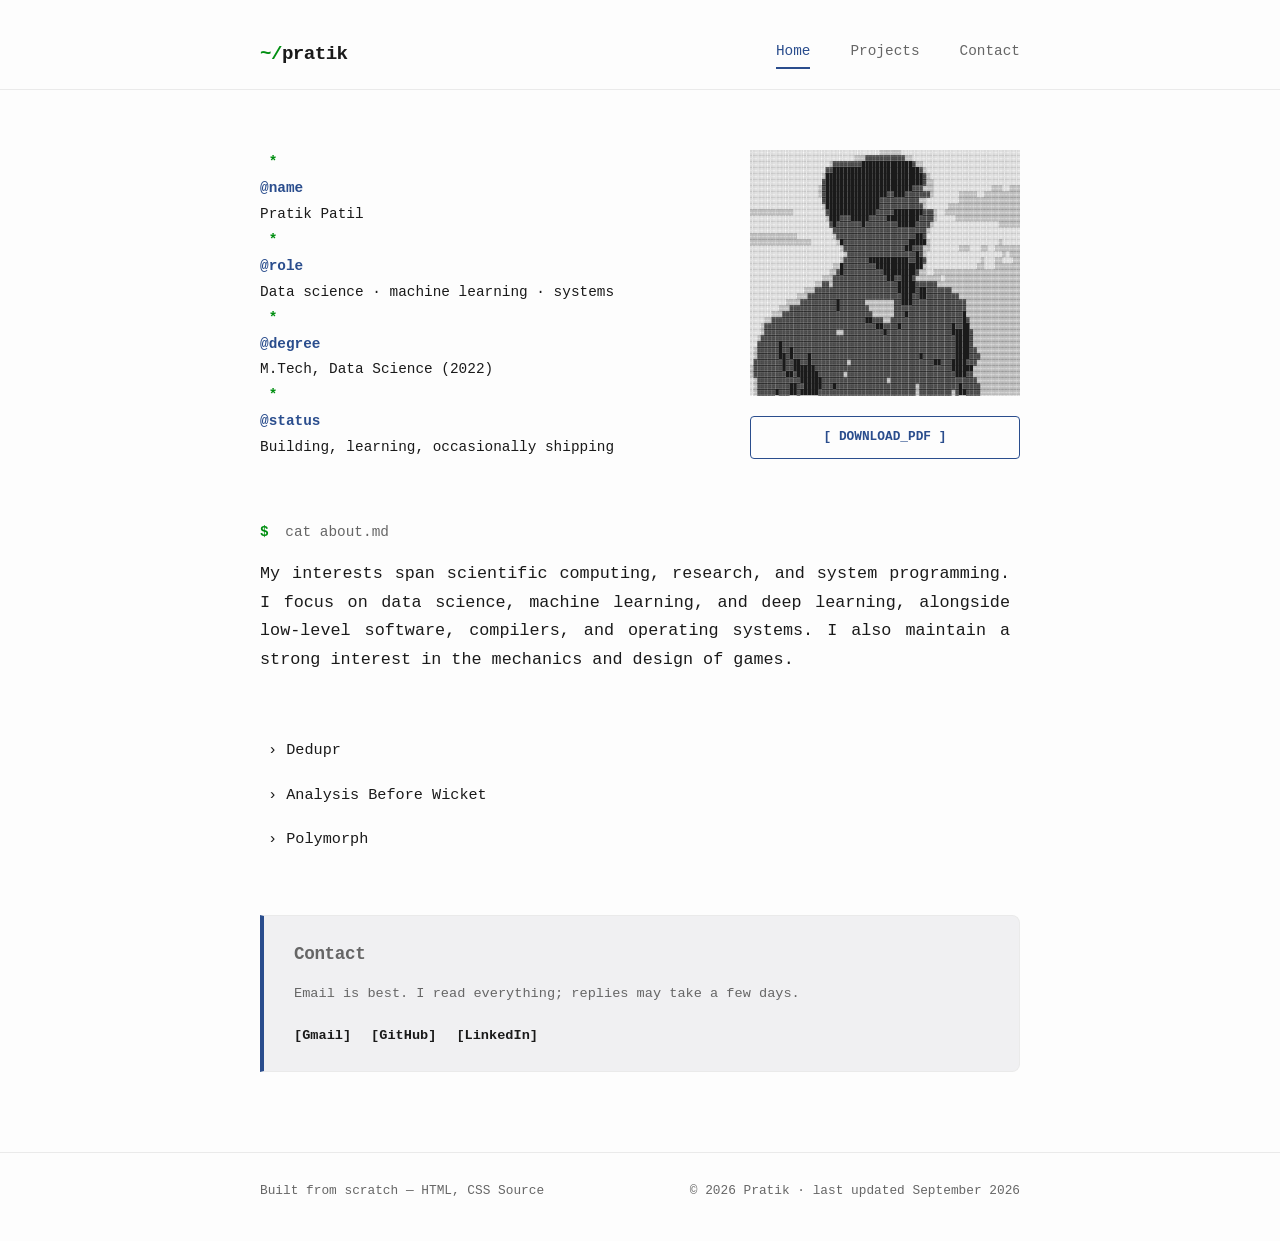
==== index.html @ bcbcba08 "Commit: Project-prat13k" ====
<!DOCTYPE html>
<html lang="en">
<head>
    <meta charset="utf-8">
    <meta name="viewport" content="width=device-width, initial-scale=1">
    <meta name="description" content="Personal technical site of Pratik.">
    <title>Pratik Patil</title>
    <link rel="stylesheet" href="style.css">		
</head>

<body>
    <header class="site">
        <div class="wrap">
            <a class="brand" href="index.html">
                <h1><span class="prompt-symbol">~/</span>pratik</h1>
            </a>				
            
            <nav class="primary">
                <a href="index.html" aria-current="page">Home</a>
                <a href="projects.html">Projects</a>
<!--            <a href="research.html">Research</a> 		-->
                <a href="#contact">Contact</a>
            </nav>
        </div>
    </header>
        
    <main>    				
        <div class="wrap">
            <!-- HERO -->
            <section class="hero">
                <pre class="doc">
                    <span class="tok-punct"> * </span><span class="tok-tag">@name</span>   <span class="tok-str">Pratik Patil</span>
                    <span class="tok-punct"> * </span><span class="tok-tag">@role</span>   <span class="tok-str">Data science · machine learning · systems</span>
                    <span class="tok-punct"> * </span><span class="tok-tag">@degree</span> <span class="tok-str">M.Tech, Data Science (2022)</span>
                    <span class="tok-punct"> * </span><span class="tok-tag">@status</span> <span class="tok-str">Building, learning, occasionally shipping</span>
                </pre>
                
                <!-- RIGHT SIDE: ASCII Image + Resume Button -->
                <div class="right-side">
                    <div class="ascii-face">
                        <div class="ascii-placeholder">░░░░░░░░░░░░░░░░░░░░░░░░░░░░░░░░░░░░▒▒▒▒▒▒░░░░░░░░░░░░░░░░░░░░░░░░░░░░░░░░░
░░░░░░░░░░░░░░░░░░░░░░░░░░░░░▒▒▒▓▓▓▓▓▓▓▓▓▓▓▒▒░░░░░░░░░░░░░░░░░░░░░░░░░░░░░░
░░░░░░░░░░░░░░░░░░░░░░▒▓▓▓▓▓▓▓▓██████████████▓▒▒░░░░░░░░░░░░░░░░░░░░░░░░░░░
░░░░░░░░░░░░░░░░░░░░░▓▓████████████████████████▓▒░░░░░░░░░░░░░░░░░░░░░░░░░░
░░░░░░░░░░░░░░░░░░░░▒███████████████████████████▓▒░░░░░░░░░░░░░░░░░░░░░░░░░
░░░░░░░░░░░░░░░░░░░░▓███████████████████████████▓▒▒░░░░░░░░░░░░░░░░░░░░░░░░
░░░░░░░░░░░░░░░░░░░▒▓████████████████████████▓▓▓▒▒▒░░░░░░░░░░░░░░░░▒▒▒░░▒▒▒
░░░░░░░░░░░░░░░░░░░▒▓█████████████████▓▓███▓▓▓▓▓▓▓▒░░░░░░░▒▒▒▒▒░░▒▒▒▒▒▒▒▒▒▒
░░░░░░░░░░░░░░░░░░░░▓███████████████▓▓▓▓▓▓▓▓▓▓▓▒▒░░░░░░░░░▒▒▒▒▒▒▒▒▒▒▒▒▒▒▒▒▒
░░░░░░░░░░░░░░░░░░░░▒███████████████▓▓▓▓▓▓▓▓▓▓▓▓▒░░░░░░▒▒▒▒▒▒▒▒▒▒▒▒▒▒▒▒▒▒▒▒
▒▒▒▒▒▒▒▒▒▒▒▒░░░░░░░░░▓█████████████▓▓▓▓▓████████▓▓▓▒░░▒▒▒▒▒▒▒▒▒▒▒▒▒▒▒▒▒▒▒▒▒
░░░░░░░░░░░░░░░░░░░░░▒███▓▓▓█████▓▓▓▓▓█████████▓▓▓▓▒░░░░░▒▒▒▒▒▒▒▒▒▒▒▒▒▒▒▒▒▒
░░░░░░░░░░░░░░░░░░░░░░▓█▓▓▓▓▓▓▓█▓▓▓▓▓▓▓▓▓█████▓▓▓▓▒░░░░░░░░░░░░░░░░░░▒▒▒▒▒▒
░░░░░░░░░░░░░░░░░░░░░░░▓▓▓▓▓▓▓▓▓▓▓▓▓▓▓▓▓▓▓▓▓▓▓▓▓▓▒░░░░░░░░░░░░░░░░░░░░░░░░░
▒▒▒▒▒▒▒▒▒▒▒▒▒░░░░░░░░░░▒▓▓▓▓▓▓▓▓▓▓▓▓▓▓▓▓▓▓▓▓▓▓██▓░░░░░░░░░░░░░░░░░░░░░░░░░░
▒▒▒▒▒▒▒▒▒▒▒▒▒▒▒▒▒░░░░░░░▒█▓▓▓▓▓▓▓▓▓▓▓▓▓▓▓▓▓▓█████▒░░░░░░░░░░░░░░░░░░░▒░░░░░
░░░░░░░░░░░░░░░░░░░░░░░░░▒▓▓▓▓▓▓▓▓▓▓▓▓▓▓▓▓▓██▓▓▓▒▒░░░░░░░░▒▒▒░░░▒▒░░▒▒▒▒▒▒▒
░░░░░░░░░░░░░░░░░░░░░░░░░░▒▓▓▓▓▓▓▓▓▓▓▓▓▓▓▓▓▓▓▓█▓▒░░░░░░░░░░░░░░░░░░░░░▒░▒▒▒
░░░░░░░░░░░░░░░░░░░░░░░░░▒▓▓▓▓▓▓▓███████████▓▓██▓░░░░░░░░░░░░░░░▒░░░▒▒░░░▒▒
░░░░░░░░░░░░░░░░░░░░░░░▒▒█▓▓▓▓▓▓▓▓▓█████████████▒░░░░░░░░░░░░░░▒▒░░░▒▒▒▒▒▒▒
░░░░░░░░░░░░░░░░░░░░░░▒▒▓█▓▓▓▓▓▓▓▓▓▓▓█████████▓▒▒░░▒▒▒▒▒▒▒▒▒▒▒▒▒▒▒▒▒▒▒▒▒▒▒▒
░░░░░░░░░░░░░░░░░░░░▒▒▒▓▓▓▓▓▓▓▓▓▓▓▓▓▓▓██▓▓███▓▒▒▒▒▒▒▒░▒▒▒▒▒▒▒▒▒▒▒▒▒▒▒▒▒▒▒▒▒
░░░░░░░░░░░░░░░░░░▒▒▓▓▒▓▓▓▓▓▓▓▓▓▓▓▓▓▓▓▓▓▓█████▓▓▓▓▓▓▒▒▒▒▒▒▒▒▒▒▒▒▒▒▒▒▒▒▒▒▒▒▒
░░░░░░░░░░░░░░░▒▒▒▓▓▓▓▓▓▓▓▓▓▓▓▓▓▓▓▓▓▓▓▓▓▓█████▓██▓▓▓▓▓▓▓▒▒▒▒▒▒▒▒▒▒▒▒▒▒▒▒▒▒▒
░░░░░░░░░░░░░▒▒▒▓▓▓▓▓▓▓▓▓▓▓▓▓▓▓▓▓▓▓▓▓▓▓▓▓▓███▓▓██▓▓▓▓▓▓▓▓▓▒▒▒▒▒▒▒▒▒▒▒▒▒▒▒▒▒
░░░░░░░░░░▒▒▒▒▓▓▓▓▓▓▓▓▓▓█▓▓▓▓▓▓▓▒▒▒▒▒▒▒▒▓▓███▓▓▓▓▓▓▓▓▓▓▓▓▓▓▓▒▒▒▒▒▒▒▒▒▒▒▒▒▒▒
░░░░░░░░▒▒▒▓▓▓▓▓▓▓▓▓▓▓▓▓█▓▓▓▓▓▓▓▓▒▒▒▒▒▒▒▓▓▓▓▓▓▓▓▓▓▓▓▓▓▓▓▓▓▓▓▒▒▒▒▒▒▒▒▒▒▒▒▒▒▒
░░░░░░▒▒▒▓▓▓▓▓▓▓▓▓▓▓▓▓▓▓▓▓▓▓▓▓▓▓▓▓▒▒▒▒▒▒▓▓▓█▓▓▓▓▓▓▓▓▓▓▓▓▓▓▓█▒▒▒▒▒▒▒▒▒▒▒▒▒▒▒
░░░░▒▒▓▓▓▓▓▓▓▓▓▓▓▓▓▓▓▓▓▓▓▓▓▓▓▓▓▓██▓▓▓▒▒▓▓▓▓▓▓▓▓▓▓▓▓▓▓▓▓▓▓▓▓█▓▒▒▒▒▒▒▒▒▒▒▒▒▒▒
░░░▒▓▓▓▓▓▓▓▓▓▓▓▓▓▓▓▓▓▓▓▓▓▓▓▓▓▓▓▓▓▓▓██▓▓▓▓█▓▓▓▓▓▓▓▓▓▓▓▓▓▓█▓▓██▒▒▒▒▒▒▒▒▒▒▒▒▒▒
░░░▒▓▓▓▓▓▓▓▓▓▓▓▓▓▓▓▓▓▓▓▓▒▒▓▓▓▓▓▓▓▓▓▓▓█▓▓▓▓▓▓▓▓▓▓▓▓▓▓▓▓▓▓█████▓▒▒▒▒▒▒▒▒▒▒▒▒▒
░░▒▓▓▓▓▓▓▓▓▓▓▓▓▓▓▓▓▓▓▓▓▓▓▓▓▓▓▓▓▓▓▓▓▓▓▓▓▓▓▓▓▓▓▓▓▓▓▓▓▓▓▓▓▓▓████▓▒▒▒▒▒▒▒▒▒▒▒▒▒
░░▓▓▓▓▓▓█▓▓▓▓▓▓▓▓▓▓▓▓▓▓▓▓▓▓▓▓▓▓▓▓▓▓▓▓▓▓▓▓▓▓▓▓▓▓▓▓▓▓▓▓▓▓▓▓████▓▒▒▒▒▒▒▒▒▒▒▒▒▒
░▒▓▓▓▓▓▓█▓▓█▓▓▓▓▓▓▓▓▓▓▓▓▓▓▓▓▓▓▓▓▓▓▓▓▓▓▓▓▓▓▓▓▓▓▓▓▓▓▓▓▓▓▓▓▓████▓▓▒▒▒▒▒▒▒▒▒▒▒▒
░▒▓▓▓▓▓▓██▓█▓▓▓▓█▓▓▓▓▓▓▓▓▓▓▓▓▓▓▓▓▓▓▓▓▓▓▓▓▓▓▓▓▓▓█▓▓▓▓▓▓▓▓▓████▓▓▓▒▒▒▒▒▒▒▒▒▒▒
░▓▓▓▓▓▓▓▓█▓▓██▓▓█▓▓▓▓▓▓▓▓▓▓▒▓▓▓▓▓▓▓▓▓▓▓▓▓▓▓▓▓▓▓▓▓▓▓██▓▓▓████▓▓▓▒▒▒▒▒▒▒▒▒▒▒▒
▒▓▓▓▓▓▓▓▓█▓▓██████▓▓▓▓▓▓▓▓▓▓▓▓▓▓▓▓▓▓▓▓▓▓▓▓▓▓▓▓▓▓▓▓▓▓▓▓▓▓██████▒▒▒▒▒▒▒▒▒▒▒▒▒
▒▓▓▓▓▓▓▓▓▓██▓██████▓▓▓▓▓▓▓▒▓▓▓▓▓▓▓▓▓▓▓▓▓▓▓▓▓▓▓▓▓▓▓▓▓▓▓▓▓▓███▓▓▒▒▒▒▒▒▒▒▒▒▒▒▒
░▒▓▓▓▓▓▓▓▓▓▓▓▓██████▓▓▓▓▓▓▓▓▓▓▓▓▓▓▓▓▓▓▒▓▓▓▓▓▓▓▓▓▓▓▓▓▓▓▓▓▓▓▓▓▓▓▓▒▒▒▒▒▒▒▒▒▒▒▒
░▒▓▓▓▓▓▓▓▓▓██▓▓█████▓▓▓█▓▓▓▓▓▓▓▓▓▓▓▓▓▓▓▓▓▓▓▓▓▓▒▓▓▓▓▓▓▓▓▓▓▓█▓▓▓▓▓▒▒▒▒▒▒▒▒▒▒▒
░▒▓▓▓▓▓█▓▓▓██▓█████▓▓▓▓▓▓▓▓▓▓▓▓▓▓▓▓▓▓▓▓▓▓▓▓▓▓▓▒▓▓▓▓▓▓▓▓▓▒▓██▓▓▓▓▒▒▒▒▒▒▒▒▒▒▒</div>
                    </div>
                    
                    <!-- RESUME DOWNLOAD BUTTON -->
                    <a href="resume.pdf" download class="resume-btn">[ DOWNLOAD_PDF ]</a>
                </div>	
            </section>

            <!-- ABOUT SECTION -->
            <section class="about-section">
                <div class="terminal-command">
                    <span class="prompt">$</span> cat about.md
                </div>
                <p class="lede">My interests span scientific computing, research, and system programming. I focus on data science, machine learning, and deep learning, alongside low-level software, compilers, and operating systems. I also maintain a strong interest in the mechanics and design of games.</p>	  		 
            </section>
                
            <!-- PROJECTS -->
            <section class="section" id="projects">
                <nav class="command-list">
                    <a href="#">› Dedupr</a>
                    <a href="#">› Analysis Before Wicket</a>
                    <a href="#">› Polymorph</a>
                </nav>
            </section>

            <!-- CONTACT -->	
            <section class="section" id="contact">
                <div class="contact-strip">
                    <h2>Contact</h2>
                    <p>Email is best. I read everything; replies may take a few days.</p>
                    <div class="contact-links">
                        <a href="mailto:pp8982patil@gmail.com">[Gmail]</a>
                        <a href="https://github.com/Prat13k">[GitHub]</a>
                        <a href="https://linkedin.com/in/Prat13k">[LinkedIn]</a>
                    </div>
                </div>
            </section>
        </div>
    </main>			
        
    <footer class="site">
        <div class="wrap">
            <span>Built from scratch — HTML, CSS <a href="link to github repo">Source</a></span>
            <span>&copy; 2026 Pratik · last updated September 2026</span>
        </div>
    </footer>	
</body>
</html>
---- style.css ----
/* =========================================
   1. RESET & BASE VARIABLES
   ========================================= */
* { 
    margin: 0; 
    padding: 0; 
    box-sizing: border-box; 
}

:root {
    /* arXiv meets Terminal Color Palette */
    --bg-color: #fdfdfd;       
    --text-main: #1a1a1a;      
    --text-muted: #666666;     
    --accent-blue: #2a4d8d;    
    --term-green: #008f11;     
    --border-color: #eaeaea;   
    --strip-bg: #f0f0f2;       /* Darker shade for contact strip */
    
    --font-body: 'Inter', -apple-system, sans-serif;
    --font-mono: 'JetBrains Mono', 'IBM Plex Mono', 'Courier New', monospace;
}

html {
    scroll-behavior: smooth;
}

body {
    font-family: var(--font-body);
    color: var(--text-main);
    background: var(--bg-color);
    line-height: 1.6;
    text-align: left;
    -webkit-font-smoothing: antialiased;
}

.wrap {
    max-width: 800px; /* Narrow column for arXiv-style reading */
    margin: 0 auto;
    padding: 0 20px;
}

/* =========================================
   2. TYPOGRAPHY
   ========================================= */
h1, h2, h3 {
    font-family: var(--font-body);
    font-weight: 600;
    letter-spacing: -0.02em;
    color: var(--text-main);
}

h1 { font-size: 2.2rem; line-height: 1.2; margin-bottom: 16px; }
h2 { 
    font-family: var(--font-mono);
    font-size: 1.1rem; 
    color: var(--text-muted);
    border-bottom: 1px solid var(--border-color); 
    padding-bottom: 8px; 
    margin-bottom: 24px; 
}
h3 { font-size: 1.2rem; margin: 24px 0 12px; }

a { 
    color: var(--accent-blue); 
    text-decoration: none; 
    transition: color 0.15s ease; 
}
a:hover { color: #1b335f; text-decoration: underline; }

/* =========================================
   3. HEADER & NAVIGATION
   ========================================= */
header.site {
    padding: 40px 0 20px;
    border-bottom: 1px solid var(--border-color);
    margin-bottom: 60px;
}

header.site .wrap {
    display: flex;
    justify-content: space-between;
    align-items: center;
    flex-wrap: wrap;
    gap: 20px;
}

/* Text Logo (Terminal Prompt Style) */
.brand {
    text-decoration: none;
    display: flex;
    align-items: center;
}

.brand h1 {
    font-family: var(--font-mono); 
    font-size: 1.2rem;             
    font-weight: 600;
    letter-spacing: -0.03em;
    margin-bottom: 0;              
    color: var(--text-main);
    transition: color 0.2s ease;
}

.prompt-symbol {
    color: var(--term-green);      
    font-weight: 700;
}

.brand:hover h1 { color: var(--accent-blue); text-decoration: none; }
.brand:hover .prompt-symbol { color: var(--accent-blue); }

/* Navigation Links */
nav.primary {
    display: flex;
    gap: 40px; 
}

nav.primary a {
    font-family: var(--font-mono);
    font-size: 0.9rem;
    color: var(--text-muted);
    font-weight: 400;
    text-decoration: none;
}

nav.primary a:hover { 
    color: var(--accent-blue); 
}

nav.primary a[aria-current="page"] {
    color: var(--accent-blue);
    border-bottom: 2px solid var(--accent-blue);
    padding-bottom: 4px;
}

/* =========================================
   4. HERO / NEOFETCH SECTION
   ========================================= */
.hero {
    display: flex;
    justify-content: space-between; 
    align-items: flex-start;        
    gap: 40px;                 
    margin-bottom: 60px;
}

/* The Info Terminal Block */
.doc {
    font-family: var(--font-mono);
    font-size: 0.9rem;
    line-height: 1.8;
    display: flex;
    flex-direction: column;
    margin: 0;
    color: var(--text-main);
}

.tok-punct { color: var(--term-green); font-weight: bold; }
.tok-tag { color: var(--accent-blue); font-weight: 600; margin-right: 8px; }
.tok-str { color: var(--text-main); }

/* Right Side Wrapper (Image + Button) */
.right-side {
    display: flex;
    flex-direction: column;
    align-items: center;
    gap: 20px; 
    flex-shrink: 0;
    width: fit-content;
}

/* The ASCII Art Image */
.ascii-face {
    width: 100%;            
    overflow: hidden;        
    text-align: right;
}

.ascii-placeholder {
    font-family: var(--font-mono);
    font-size: 6px;          
    line-height: 6px;        
    color: var(--text-main);
    white-space: pre;        
    margin: 0;
    padding: 0;
}

/* The Resume Download Button */
.resume-btn {
    font-family: var(--font-mono);
    font-size: 0.8rem;
    font-weight: 600;
    color: var(--accent-blue);
    border: 1px solid var(--accent-blue);
    padding: 10px 0;
    border-radius: 4px;
    text-decoration: none;
    transition: all 0.2s ease;
    text-align: center;
    white-space: nowrap;
    background-color: transparent;
    display: inline-block;
    width: 100%; 
    box-sizing: border-box;
}

.resume-btn:hover {
    background-color: var(--accent-blue);
    color: #ffffff;
    text-decoration: none;
    box-shadow: 0 0 10px rgba(42, 77, 141, 0.3); 
    cursor: pointer;
}

/* =========================================
   5. ABOUT SECTION
   ========================================= */
.about-section {
    margin-bottom: 60px;
    max-width: 750px; 
}

.terminal-command {
    font-family: var(--font-mono);
    font-size: 0.9rem;
    color: var(--text-muted);
    margin-bottom: 16px;
}

.prompt {
    color: var(--term-green);
    font-weight: bold;
    margin-right: 8px;
}

.lede {
    font-size: 1.05rem;
    color: var(--text-main);
    line-height: 1.7;
    text-align: justify;
    font-family: var(--font-mono);
}

/* =========================================
   6. PROJECTS (Command List)
   ========================================= */
.section { margin: 60px 0; }

.command-list {
    display: flex;
    flex-direction: column; 
    align-items: flex-start;
    gap: 12px; 
    margin-bottom: 40px;
}

.command-list a {
    display: inline-block;
    font-family: var(--font-mono);
    color: var(--text-main);
    text-decoration: none;
    font-size: 0.95rem;
    transition: all 0.2s ease;
    padding: 4px 8px;
    border-radius: 4px;
}

.command-list a:hover {
    background-color: var(--text-main);
    color: var(--bg-color);
    cursor: pointer;
    text-decoration: none;
}

.command-list a:hover::after {
    content: "_";
    animation: blink 1s step-end infinite;
    margin-left: 5px;
}

@keyframes blink {
    0%, 100% { opacity: 1; }
    50% { opacity: 0; }
}

/* =========================================
   7. CONTACT SECTION
   ========================================= */
.contact-strip {
    background-color: var(--strip-bg); 
    border: 1px solid var(--border-color);
    border-left: 4px solid var(--accent-blue); 
    border-radius: 0 8px 8px 0;
    padding: 24px 30px;
    display: flex;
    flex-direction: column; 
    gap: 12px;
}

.contact-strip h2 {
    font-family: var(--font-mono);
    font-size: 1.1rem;
    color: var(--text-muted);
    border-bottom: none;
    padding-bottom: 0;
    margin-bottom: 4px;
}

.contact-strip p {
    font-family: var(--font-mono);
    font-size: 0.85rem;
    color: var(--text-muted);
    margin-bottom: 8px;
    line-height: 1.5;
}

.contact-links {
    display: flex;
    gap: 20px;
    flex-wrap: wrap;
}

.contact-links a {
    font-family: var(--font-mono);
    font-size: 0.85rem;
    font-weight: 600;
    color: var(--text-main);
    text-decoration: none;
    transition: color 0.2s ease;
}

.contact-links a:hover {
    color: var(--term-green); 
    text-decoration: none;
}

/* =========================================
   8. FOOTER
   ========================================= */
footer.site {
    border-top: 1px solid var(--border-color);
    margin-top: 80px;
    padding-top: 28px;
    padding-bottom: 40px;
}

footer.site .wrap {
    display: flex;
    justify-content: space-between;
    flex-wrap: wrap;
    gap: 16px;
    font-family: var(--font-mono);
    font-size: 0.8rem;
    color: var(--text-muted);
}

footer.site a { color: var(--text-muted); }
footer.site a:hover { color: var(--accent-blue); }

/* =========================================
   9. MOBILE RESPONSIVENESS
   ========================================= */
@media (max-width: 768px) {
    header.site .wrap {
        flex-direction: column;
        align-items: flex-start;
    }
    
    nav.primary {
        gap: 20px;
        width: 100%;
        flex-wrap: wrap;
    }
    
    .hero {
        flex-direction: column; 
        align-items: flex-start;
    }

    .right-side {
        width: 100%; 
        margin-top: 20px;
        align-items: center;
    }
    
    .ascii-face {
        width: 100%; 
        text-align: center;
    }

    .ascii-placeholder {
        font-size: 5px; /* Slightly smaller on mobile to fit */
        line-height: 5px;
    }
}
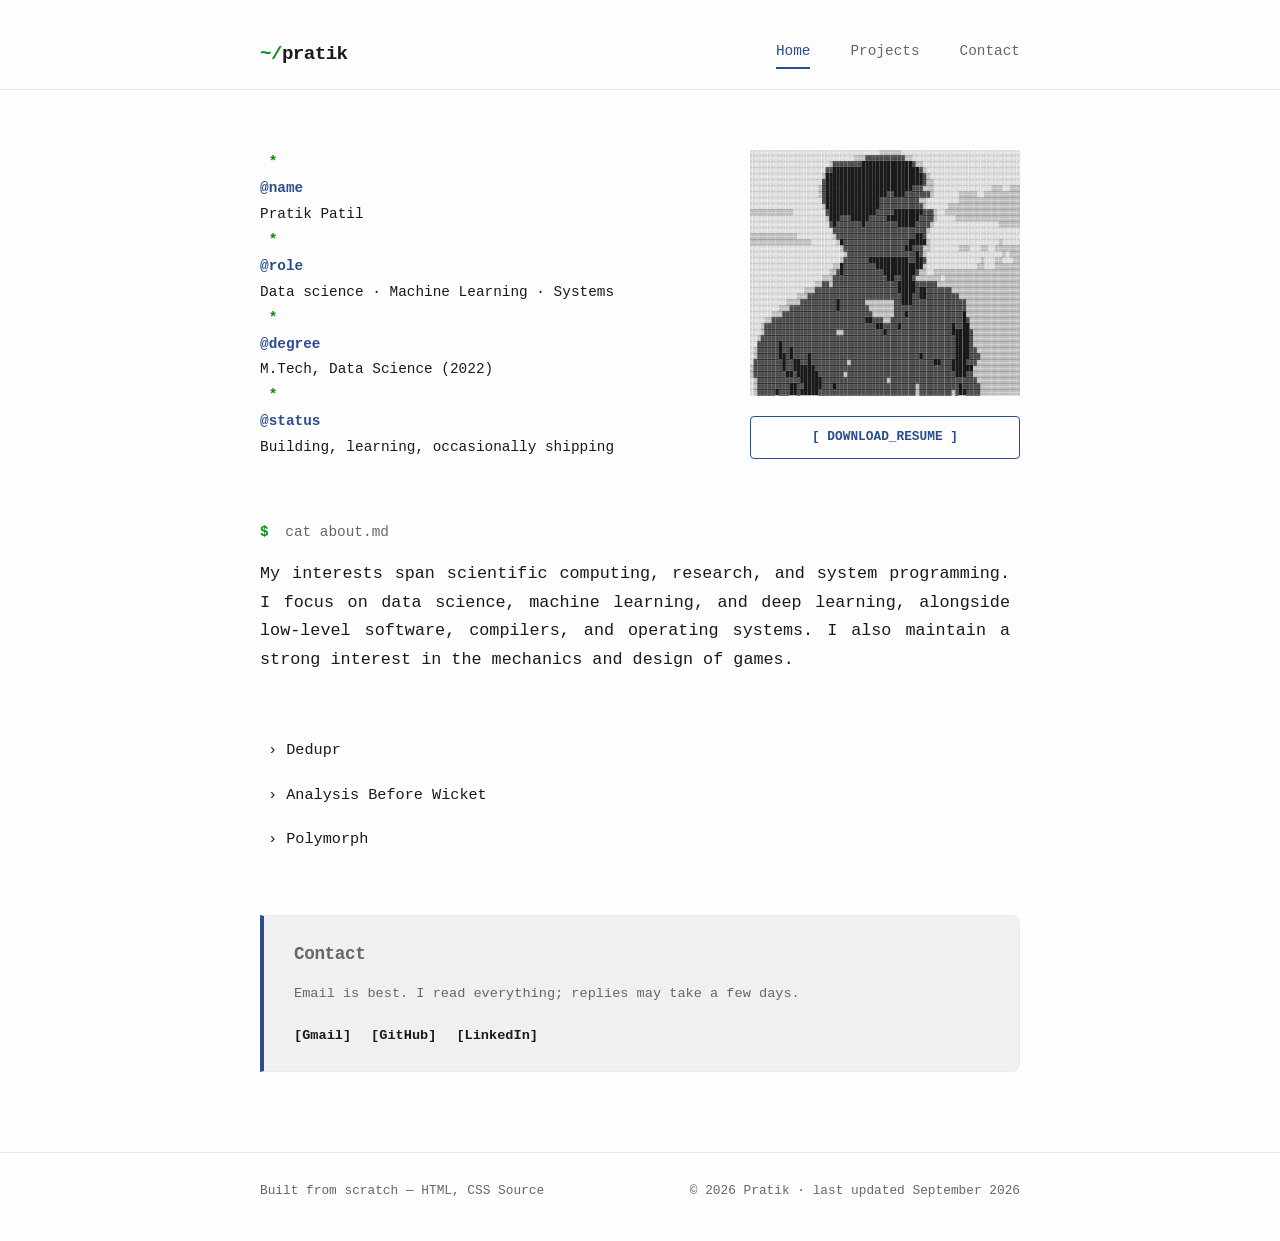
==== commit 59c8d0b6: "Commit: Project-prat13k" ====
--- a/index.html
+++ b/index.html
@@ -30,7 +30,7 @@
             <section class="hero">
                 <pre class="doc">
                     <span class="tok-punct"> * </span><span class="tok-tag">@name</span>   <span class="tok-str">Pratik Patil</span>
-                    <span class="tok-punct"> * </span><span class="tok-tag">@role</span>   <span class="tok-str">Data science · machine learning · systems</span>
+                    <span class="tok-punct"> * </span><span class="tok-tag">@role</span>   <span class="tok-str">Data science · Machine Learning · Systems</span>
                     <span class="tok-punct"> * </span><span class="tok-tag">@degree</span> <span class="tok-str">M.Tech, Data Science (2022)</span>
                     <span class="tok-punct"> * </span><span class="tok-tag">@status</span> <span class="tok-str">Building, learning, occasionally shipping</span>
                 </pre>
@@ -82,7 +82,7 @@
                     </div>
                     
                     <!-- RESUME DOWNLOAD BUTTON -->
-                    <a href="resume.pdf" download class="resume-btn">[ DOWNLOAD_PDF ]</a>
+                    <a href="resume.pdf" download class="resume-btn">[ DOWNLOAD_RESUME ]</a>
                 </div>	
             </section>
 
@@ -120,7 +120,7 @@
         
     <footer class="site">
         <div class="wrap">
-            <span>Built from scratch — HTML, CSS <a href="link to github repo">Source</a></span>
+            <span>Built from scratch — HTML, CSS <a href="https://github.com/Prat13k/project-prat13k">Source</a></span>
             <span>&copy; 2026 Pratik · last updated September 2026</span>
         </div>
     </footer>	
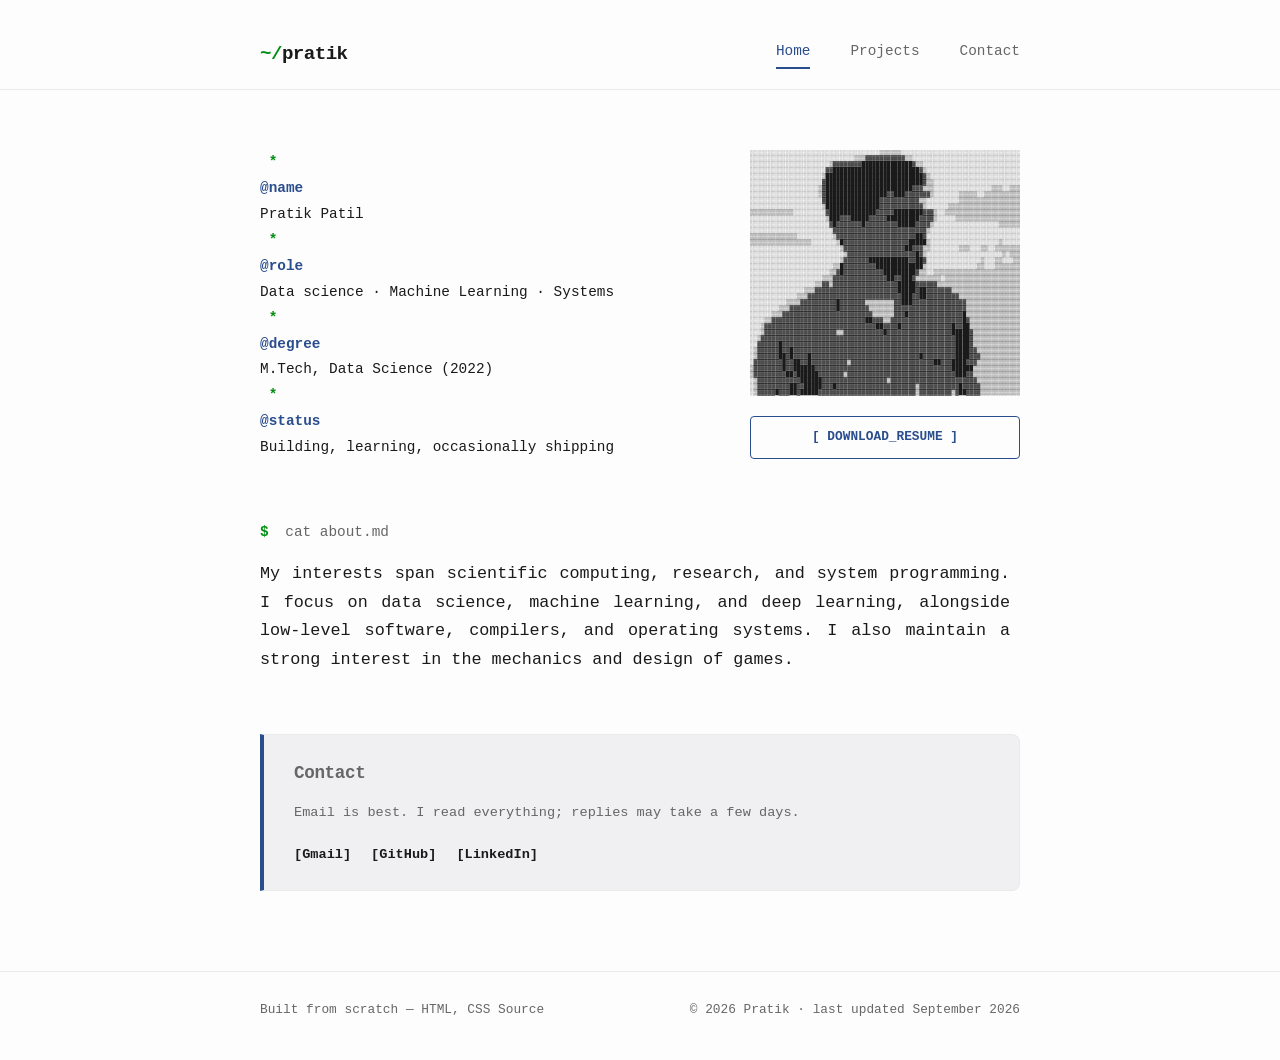
==== commit d41e6e99: "changing layout" ====
--- a/index.html
+++ b/index.html
@@ -93,15 +93,6 @@
                 </div>
                 <p class="lede">My interests span scientific computing, research, and system programming. I focus on data science, machine learning, and deep learning, alongside low-level software, compilers, and operating systems. I also maintain a strong interest in the mechanics and design of games.</p>	  		 
             </section>
-                
-            <!-- PROJECTS -->
-            <section class="section" id="projects">
-                <nav class="command-list">
-                    <a href="#">› Dedupr</a>
-                    <a href="#">› Analysis Before Wicket</a>
-                    <a href="#">› Polymorph</a>
-                </nav>
-            </section>
 
             <!-- CONTACT -->	
             <section class="section" id="contact">
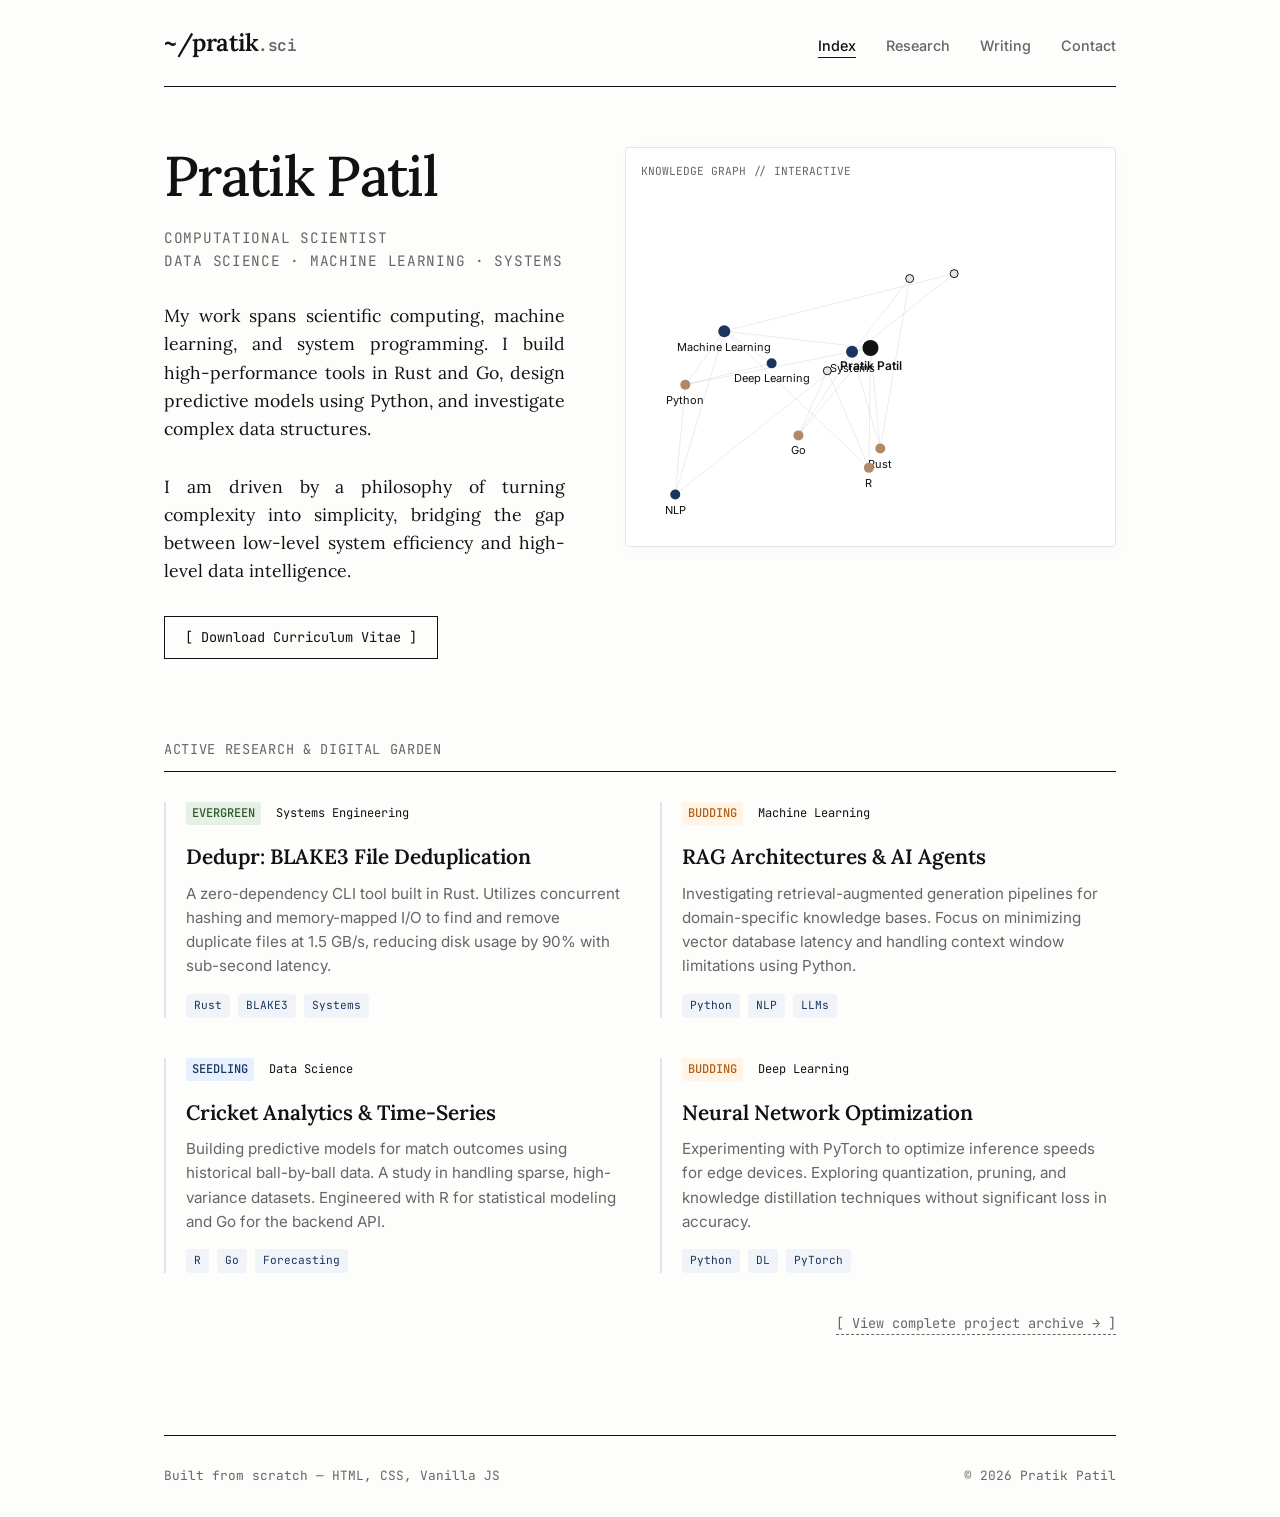
==== commit 679aa8d1: "Adding new files" ====
--- a/index.html
+++ b/index.html
@@ -3,117 +3,149 @@
 <head>
     <meta charset="utf-8">
     <meta name="viewport" content="width=device-width, initial-scale=1">
-    <meta name="description" content="Personal technical site of Pratik.">
-    <title>Pratik Patil</title>
-    <link rel="stylesheet" href="style.css">		
+    <title>Pratik Patil | Computational Scientist</title>
+    <meta name="description" content="Independent computational scientist, data scientist, and systems engineer.">
+    
+    <!-- Scientific Modernism Typography -->
+    <link rel="preconnect" href="https://fonts.googleapis.com">
+    <link rel="preconnect" href="https://fonts.gstatic.com" crossorigin>
+    <link href="https://fonts.googleapis.com/css2?family=Inter:wght@400;500;600&family=Lora:ital,wght@0,400;0,500;0,600;1,400&family=JetBrains+Mono:wght@400;500&display=swap" rel="stylesheet">
+
+    <!-- Link to External CSS -->
+    <link rel="stylesheet" href="style.css">
 </head>
+<body>
 
-<body>
-    <header class="site">
-        <div class="wrap">
-            <a class="brand" href="index.html">
-                <h1><span class="prompt-symbol">~/</span>pratik</h1>
-            </a>				
+    <div class="wrap">
+        <!-- HEADER -->
+        <header class="site">
+            <a href="index.html" class="brand">~/pratik<span>.sci</span></a>
+            <nav class="primary">
+                <a href="index.html" class="active">Index</a>
+                <a href="research.html">Research</a>
+                <a href="writing.html">Writing</a>
+                <a href="contactus.html">Contact</a>
+            </nav>
+        </header>
+
+        <!-- MAIN HERO -->
+        <main class="hero-grid">
+            <!-- LEFT: SCIENTIFIC IDENTITY -->
+            <div class="hero-left">
+                <h1>Pratik Patil</h1>
+                <div class="role">
+                    Computational Scientist<br>
+                    Data Science · Machine Learning · Systems
+                </div>
+                <p>
+                    My work spans scientific computing, machine learning, and system programming. I build high-performance tools in Rust and Go, design predictive models using Python, and investigate complex data structures. 
+                </p>
+                <p>
+                    I am driven by a philosophy of turning complexity into simplicity, bridging the gap between low-level system efficiency and high-level data intelligence.
+                </p>
+                <a href="PratikPatilResume.pdf" download class="btn-cv">[ Download Curriculum Vitae ]</a>
+            </div>
+
+            <!-- RIGHT: THE INTERACTIVE KNOWLEDGE GRAPH -->
+            <div class="hero-right">
+                <div class="graph-container">
+                    <div class="graph-label">Knowledge Graph // Interactive</div>
+                    <canvas id="graphCanvas"></canvas>
+                </div>
+            </div>
+        </main>
+
+        <!-- SECTION: DIGITAL GARDEN -->
+        <div class="section-header">Active Research & Digital Garden</div>
+        <div class="garden-grid">
             
-            <nav class="primary">
-                <a href="index.html" aria-current="page">Home</a>
-                <a href="projects.html">Projects</a>
-<!--            <a href="research.html">Research</a> 		-->
-                <a href="#contact">Contact</a>
-            </nav>
+            <!-- NOTE 1 -->
+            <div class="note-card">
+                <div class="note-meta">
+                    <span class="status status-evergreen">Evergreen</span>
+                    <span>Systems Engineering</span>
+                </div>
+                <a href="dedupr.html" class="note-title">Dedupr: BLAKE3 File Deduplication</a>
+                <p class="note-desc">
+                    A zero-dependency CLI tool built in Rust. Utilizes concurrent hashing and memory-mapped I/O to find and remove duplicate files at 1.5 GB/s, reducing disk usage by 90% with sub-second latency.
+                </p>
+                <div class="tech-tags">
+                    <span class="tech-tag">Rust</span>
+                    <span class="tech-tag">BLAKE3</span>
+                    <span class="tech-tag">Systems</span>
+                </div>
+            </div>
+
+            <!-- NOTE 2 -->
+            <div class="note-card">
+                <div class="note-meta">
+                    <span class="status status-budding">Budding</span>
+                    <span>Machine Learning</span>
+                </div>
+                <a href="#" class="note-title">RAG Architectures & AI Agents</a>
+                <p class="note-desc">
+                    Investigating retrieval-augmented generation pipelines for domain-specific knowledge bases. Focus on minimizing vector database latency and handling context window limitations using Python.
+                </p>
+                <div class="tech-tags">
+                    <span class="tech-tag">Python</span>
+                    <span class="tech-tag">NLP</span>
+                    <span class="tech-tag">LLMs</span>
+                </div>
+            </div>
+
+            <!-- NOTE 3 -->
+            <div class="note-card">
+                <div class="note-meta">
+                    <span class="status status-seedling">Seedling</span>
+                    <span>Data Science</span>
+                </div>
+                <a href="#" class="note-title">Cricket Analytics & Time-Series</a>
+                <p class="note-desc">
+                    Building predictive models for match outcomes using historical ball-by-ball data. A study in handling sparse, high-variance datasets. Engineered with R for statistical modeling and Go for the backend API.
+                </p>
+                <div class="tech-tags">
+                    <span class="tech-tag">R</span>
+                    <span class="tech-tag">Go</span>
+                    <span class="tech-tag">Forecasting</span>
+                </div>
+            </div>
+
+            <!-- NOTE 4 -->
+            <div class="note-card">
+                <div class="note-meta">
+                    <span class="status status-budding">Budding</span>
+                    <span>Deep Learning</span>
+                </div>
+                <a href="#" class="note-title">Neural Network Optimization</a>
+                <p class="note-desc">
+                    Experimenting with PyTorch to optimize inference speeds for edge devices. Exploring quantization, pruning, and knowledge distillation techniques without significant loss in accuracy.
+                </p>
+                <div class="tech-tags">
+                    <span class="tech-tag">Python</span>
+                    <span class="tech-tag">DL</span>
+                    <span class="tech-tag">PyTorch</span>
+                </div>
+            </div>
+
+        </div> <!-- END OF GARDEN-GRID -->
+
+        <!-- FULL ARCHIVE LINK -->
+        <div style="margin-top: 40px; text-align: right; font-family: var(--font-mono); font-size: 0.85rem;">
+            <a href="projects.html" style="color: var(--text-muted); text-decoration: none; border-bottom: 1px dashed var(--text-muted); padding-bottom: 2px; transition: all 0.2s;">
+                [ View complete project archive → ]
+            </a>
         </div>
-    </header>
-        
-    <main>    				
-        <div class="wrap">
-            <!-- HERO -->
-            <section class="hero">
-                <pre class="doc">
-                    <span class="tok-punct"> * </span><span class="tok-tag">@name</span>   <span class="tok-str">Pratik Patil</span>
-                    <span class="tok-punct"> * </span><span class="tok-tag">@role</span>   <span class="tok-str">Data science · Machine Learning · Systems</span>
-                    <span class="tok-punct"> * </span><span class="tok-tag">@degree</span> <span class="tok-str">M.Tech, Data Science (2022)</span>
-                    <span class="tok-punct"> * </span><span class="tok-tag">@status</span> <span class="tok-str">Building, learning, occasionally shipping</span>
-                </pre>
-                
-                <!-- RIGHT SIDE: ASCII Image + Resume Button -->
-                <div class="right-side">
-                    <div class="ascii-face">
-                        <div class="ascii-placeholder">░░░░░░░░░░░░░░░░░░░░░░░░░░░░░░░░░░░░▒▒▒▒▒▒░░░░░░░░░░░░░░░░░░░░░░░░░░░░░░░░░
-░░░░░░░░░░░░░░░░░░░░░░░░░░░░░▒▒▒▓▓▓▓▓▓▓▓▓▓▓▒▒░░░░░░░░░░░░░░░░░░░░░░░░░░░░░░
-░░░░░░░░░░░░░░░░░░░░░░▒▓▓▓▓▓▓▓▓██████████████▓▒▒░░░░░░░░░░░░░░░░░░░░░░░░░░░
-░░░░░░░░░░░░░░░░░░░░░▓▓████████████████████████▓▒░░░░░░░░░░░░░░░░░░░░░░░░░░
-░░░░░░░░░░░░░░░░░░░░▒███████████████████████████▓▒░░░░░░░░░░░░░░░░░░░░░░░░░
-░░░░░░░░░░░░░░░░░░░░▓███████████████████████████▓▒▒░░░░░░░░░░░░░░░░░░░░░░░░
-░░░░░░░░░░░░░░░░░░░▒▓████████████████████████▓▓▓▒▒▒░░░░░░░░░░░░░░░░▒▒▒░░▒▒▒
-░░░░░░░░░░░░░░░░░░░▒▓█████████████████▓▓███▓▓▓▓▓▓▓▒░░░░░░░▒▒▒▒▒░░▒▒▒▒▒▒▒▒▒▒
-░░░░░░░░░░░░░░░░░░░░▓███████████████▓▓▓▓▓▓▓▓▓▓▓▒▒░░░░░░░░░▒▒▒▒▒▒▒▒▒▒▒▒▒▒▒▒▒
-░░░░░░░░░░░░░░░░░░░░▒███████████████▓▓▓▓▓▓▓▓▓▓▓▓▒░░░░░░▒▒▒▒▒▒▒▒▒▒▒▒▒▒▒▒▒▒▒▒
-▒▒▒▒▒▒▒▒▒▒▒▒░░░░░░░░░▓█████████████▓▓▓▓▓████████▓▓▓▒░░▒▒▒▒▒▒▒▒▒▒▒▒▒▒▒▒▒▒▒▒▒
-░░░░░░░░░░░░░░░░░░░░░▒███▓▓▓█████▓▓▓▓▓█████████▓▓▓▓▒░░░░░▒▒▒▒▒▒▒▒▒▒▒▒▒▒▒▒▒▒
-░░░░░░░░░░░░░░░░░░░░░░▓█▓▓▓▓▓▓▓█▓▓▓▓▓▓▓▓▓█████▓▓▓▓▒░░░░░░░░░░░░░░░░░░▒▒▒▒▒▒
-░░░░░░░░░░░░░░░░░░░░░░░▓▓▓▓▓▓▓▓▓▓▓▓▓▓▓▓▓▓▓▓▓▓▓▓▓▓▒░░░░░░░░░░░░░░░░░░░░░░░░░
-▒▒▒▒▒▒▒▒▒▒▒▒▒░░░░░░░░░░▒▓▓▓▓▓▓▓▓▓▓▓▓▓▓▓▓▓▓▓▓▓▓██▓░░░░░░░░░░░░░░░░░░░░░░░░░░
-▒▒▒▒▒▒▒▒▒▒▒▒▒▒▒▒▒░░░░░░░▒█▓▓▓▓▓▓▓▓▓▓▓▓▓▓▓▓▓▓█████▒░░░░░░░░░░░░░░░░░░░▒░░░░░
-░░░░░░░░░░░░░░░░░░░░░░░░░▒▓▓▓▓▓▓▓▓▓▓▓▓▓▓▓▓▓██▓▓▓▒▒░░░░░░░░▒▒▒░░░▒▒░░▒▒▒▒▒▒▒
-░░░░░░░░░░░░░░░░░░░░░░░░░░▒▓▓▓▓▓▓▓▓▓▓▓▓▓▓▓▓▓▓▓█▓▒░░░░░░░░░░░░░░░░░░░░░▒░▒▒▒
-░░░░░░░░░░░░░░░░░░░░░░░░░▒▓▓▓▓▓▓▓███████████▓▓██▓░░░░░░░░░░░░░░░▒░░░▒▒░░░▒▒
-░░░░░░░░░░░░░░░░░░░░░░░▒▒█▓▓▓▓▓▓▓▓▓█████████████▒░░░░░░░░░░░░░░▒▒░░░▒▒▒▒▒▒▒
-░░░░░░░░░░░░░░░░░░░░░░▒▒▓█▓▓▓▓▓▓▓▓▓▓▓█████████▓▒▒░░▒▒▒▒▒▒▒▒▒▒▒▒▒▒▒▒▒▒▒▒▒▒▒▒
-░░░░░░░░░░░░░░░░░░░░▒▒▒▓▓▓▓▓▓▓▓▓▓▓▓▓▓▓██▓▓███▓▒▒▒▒▒▒▒░▒▒▒▒▒▒▒▒▒▒▒▒▒▒▒▒▒▒▒▒▒
-░░░░░░░░░░░░░░░░░░▒▒▓▓▒▓▓▓▓▓▓▓▓▓▓▓▓▓▓▓▓▓▓█████▓▓▓▓▓▓▒▒▒▒▒▒▒▒▒▒▒▒▒▒▒▒▒▒▒▒▒▒▒
-░░░░░░░░░░░░░░░▒▒▒▓▓▓▓▓▓▓▓▓▓▓▓▓▓▓▓▓▓▓▓▓▓▓█████▓██▓▓▓▓▓▓▓▒▒▒▒▒▒▒▒▒▒▒▒▒▒▒▒▒▒▒
-░░░░░░░░░░░░░▒▒▒▓▓▓▓▓▓▓▓▓▓▓▓▓▓▓▓▓▓▓▓▓▓▓▓▓▓███▓▓██▓▓▓▓▓▓▓▓▓▒▒▒▒▒▒▒▒▒▒▒▒▒▒▒▒▒
-░░░░░░░░░░▒▒▒▒▓▓▓▓▓▓▓▓▓▓█▓▓▓▓▓▓▓▒▒▒▒▒▒▒▒▓▓███▓▓▓▓▓▓▓▓▓▓▓▓▓▓▓▒▒▒▒▒▒▒▒▒▒▒▒▒▒▒
-░░░░░░░░▒▒▒▓▓▓▓▓▓▓▓▓▓▓▓▓█▓▓▓▓▓▓▓▓▒▒▒▒▒▒▒▓▓▓▓▓▓▓▓▓▓▓▓▓▓▓▓▓▓▓▓▒▒▒▒▒▒▒▒▒▒▒▒▒▒▒
-░░░░░░▒▒▒▓▓▓▓▓▓▓▓▓▓▓▓▓▓▓▓▓▓▓▓▓▓▓▓▓▒▒▒▒▒▒▓▓▓█▓▓▓▓▓▓▓▓▓▓▓▓▓▓▓█▒▒▒▒▒▒▒▒▒▒▒▒▒▒▒
-░░░░▒▒▓▓▓▓▓▓▓▓▓▓▓▓▓▓▓▓▓▓▓▓▓▓▓▓▓▓██▓▓▓▒▒▓▓▓▓▓▓▓▓▓▓▓▓▓▓▓▓▓▓▓▓█▓▒▒▒▒▒▒▒▒▒▒▒▒▒▒
-░░░▒▓▓▓▓▓▓▓▓▓▓▓▓▓▓▓▓▓▓▓▓▓▓▓▓▓▓▓▓▓▓▓██▓▓▓▓█▓▓▓▓▓▓▓▓▓▓▓▓▓▓█▓▓██▒▒▒▒▒▒▒▒▒▒▒▒▒▒
-░░░▒▓▓▓▓▓▓▓▓▓▓▓▓▓▓▓▓▓▓▓▓▒▒▓▓▓▓▓▓▓▓▓▓▓█▓▓▓▓▓▓▓▓▓▓▓▓▓▓▓▓▓▓█████▓▒▒▒▒▒▒▒▒▒▒▒▒▒
-░░▒▓▓▓▓▓▓▓▓▓▓▓▓▓▓▓▓▓▓▓▓▓▓▓▓▓▓▓▓▓▓▓▓▓▓▓▓▓▓▓▓▓▓▓▓▓▓▓▓▓▓▓▓▓▓████▓▒▒▒▒▒▒▒▒▒▒▒▒▒
-░░▓▓▓▓▓▓█▓▓▓▓▓▓▓▓▓▓▓▓▓▓▓▓▓▓▓▓▓▓▓▓▓▓▓▓▓▓▓▓▓▓▓▓▓▓▓▓▓▓▓▓▓▓▓▓████▓▒▒▒▒▒▒▒▒▒▒▒▒▒
-░▒▓▓▓▓▓▓█▓▓█▓▓▓▓▓▓▓▓▓▓▓▓▓▓▓▓▓▓▓▓▓▓▓▓▓▓▓▓▓▓▓▓▓▓▓▓▓▓▓▓▓▓▓▓▓████▓▓▒▒▒▒▒▒▒▒▒▒▒▒
-░▒▓▓▓▓▓▓██▓█▓▓▓▓█▓▓▓▓▓▓▓▓▓▓▓▓▓▓▓▓▓▓▓▓▓▓▓▓▓▓▓▓▓▓█▓▓▓▓▓▓▓▓▓████▓▓▓▒▒▒▒▒▒▒▒▒▒▒
-░▓▓▓▓▓▓▓▓█▓▓██▓▓█▓▓▓▓▓▓▓▓▓▓▒▓▓▓▓▓▓▓▓▓▓▓▓▓▓▓▓▓▓▓▓▓▓▓██▓▓▓████▓▓▓▒▒▒▒▒▒▒▒▒▒▒▒
-▒▓▓▓▓▓▓▓▓█▓▓██████▓▓▓▓▓▓▓▓▓▓▓▓▓▓▓▓▓▓▓▓▓▓▓▓▓▓▓▓▓▓▓▓▓▓▓▓▓▓██████▒▒▒▒▒▒▒▒▒▒▒▒▒
-▒▓▓▓▓▓▓▓▓▓██▓██████▓▓▓▓▓▓▓▒▓▓▓▓▓▓▓▓▓▓▓▓▓▓▓▓▓▓▓▓▓▓▓▓▓▓▓▓▓▓███▓▓▒▒▒▒▒▒▒▒▒▒▒▒▒
-░▒▓▓▓▓▓▓▓▓▓▓▓▓██████▓▓▓▓▓▓▓▓▓▓▓▓▓▓▓▓▓▓▒▓▓▓▓▓▓▓▓▓▓▓▓▓▓▓▓▓▓▓▓▓▓▓▓▒▒▒▒▒▒▒▒▒▒▒▒
-░▒▓▓▓▓▓▓▓▓▓██▓▓█████▓▓▓█▓▓▓▓▓▓▓▓▓▓▓▓▓▓▓▓▓▓▓▓▓▓▒▓▓▓▓▓▓▓▓▓▓▓█▓▓▓▓▓▒▒▒▒▒▒▒▒▒▒▒
-░▒▓▓▓▓▓█▓▓▓██▓█████▓▓▓▓▓▓▓▓▓▓▓▓▓▓▓▓▓▓▓▓▓▓▓▓▓▓▓▒▓▓▓▓▓▓▓▓▓▒▓██▓▓▓▓▒▒▒▒▒▒▒▒▒▒▒</div>
-                    </div>
-                    
-                    <!-- RESUME DOWNLOAD BUTTON -->
-                    <a href="resume.pdf" download class="resume-btn">[ DOWNLOAD_RESUME ]</a>
-                </div>	
-            </section>
 
-            <!-- ABOUT SECTION -->
-            <section class="about-section">
-                <div class="terminal-command">
-                    <span class="prompt">$</span> cat about.md
-                </div>
-                <p class="lede">My interests span scientific computing, research, and system programming. I focus on data science, machine learning, and deep learning, alongside low-level software, compilers, and operating systems. I also maintain a strong interest in the mechanics and design of games.</p>	  		 
-            </section>
+    </div> <!-- END OF MAIN WRAP -->
 
-            <!-- CONTACT -->	
-            <section class="section" id="contact">
-                <div class="contact-strip">
-                    <h2>Contact</h2>
-                    <p>Email is best. I read everything; replies may take a few days.</p>
-                    <div class="contact-links">
-                        <a href="mailto:pp8982patil@gmail.com">[Gmail]</a>
-                        <a href="https://github.com/Prat13k">[GitHub]</a>
-                        <a href="https://linkedin.com/in/Prat13k">[LinkedIn]</a>
-                    </div>
-                </div>
-            </section>
-        </div>
-    </main>			
-        
-    <footer class="site">
-        <div class="wrap">
-            <span>Built from scratch — HTML, CSS <a href="https://github.com/Prat13k/project-prat13k">Source</a></span>
-            <span>&copy; 2026 Pratik · last updated September 2026</span>
-        </div>
-    </footer>	
+    <div class="wrap">
+        <footer>
+            <span>Built from scratch — HTML, CSS, Vanilla JS</span>
+            <span>&copy; 2026 Pratik Patil</span>
+        </footer>
+    </div>
+
+    <!-- Load the separate JS file -->
+    <script src="graph.js"></script>
 </body>
 </html>
--- a/style.css
+++ b/style.css
@@ -1,397 +1,687 @@
 /* =========================================
-   1. RESET & BASE VARIABLES
-   ========================================= */
-* { 
-    margin: 0; 
-    padding: 0; 
-    box-sizing: border-box; 
-}
+   1. VARIABLES & GLOBAL RESET
+   ========================================= */
+@import url('https://fonts.googleapis.com/css2?family=Inter:wght@400;500;600&family=Lora:ital,wght@0,400;0,500;0,600;1,400&family=JetBrains+Mono:wght@400;500&display=swap');
 
 :root {
-    /* arXiv meets Terminal Color Palette */
-    --bg-color: #fdfdfd;       
-    --text-main: #1a1a1a;      
-    --text-muted: #666666;     
-    --accent-blue: #2a4d8d;    
-    --term-green: #008f11;     
-    --border-color: #eaeaea;   
-    --strip-bg: #f0f0f2;       /* Darker shade for contact strip */
+    /* Paper & Ink Palette */
+    --bg-paper: #fdfdfc;
+    --text-ink: #111111;
+    --text-muted: #666666;
+    --border-light: #e5e5e5;
+    --border-dark: #111111;
     
-    --font-body: 'Inter', -apple-system, sans-serif;
-    --font-mono: 'JetBrains Mono', 'IBM Plex Mono', 'Courier New', monospace;
-}
-
-html {
-    scroll-behavior: smooth;
+    /* Accents */
+    --accent-cobalt: #1a365d;
+    --accent-gold: #b08968;
+    --accent-green: #2d5a27;
+    
+    /* Typography */
+    --font-serif: 'Lora', Georgia, serif;
+    --font-sans: 'Inter', -apple-system, sans-serif;
+    --font-mono: 'JetBrains Mono', 'Courier New', monospace;
+}
+
+* {
+    margin: 0;
+    padding: 0;
+    box-sizing: border-box;
 }
 
 body {
-    font-family: var(--font-body);
-    color: var(--text-main);
-    background: var(--bg-color);
+    background-color: var(--bg-paper);
+    color: var(--text-ink);
+    font-family: var(--font-sans);
     line-height: 1.6;
-    text-align: left;
     -webkit-font-smoothing: antialiased;
-}
-
+    overflow-x: hidden;
+}
+
+a {
+    color: var(--accent-cobalt);
+    text-decoration: none;
+    transition: all 0.2s ease;
+}
+
+a:hover {
+    text-decoration: underline;
+    text-underline-offset: 4px;
+}
+
+/* Utility Layout */
 .wrap {
-    max-width: 800px; /* Narrow column for arXiv-style reading */
+    max-width: 1000px;
     margin: 0 auto;
-    padding: 0 20px;
-}
-
-/* =========================================
-   2. TYPOGRAPHY
-   ========================================= */
-h1, h2, h3 {
-    font-family: var(--font-body);
+    padding: 0 24px;
+}
+
+/* =========================================
+   2. HEADER, NAVIGATION & FOOTER
+   ========================================= */
+header.site {
+    border-bottom: 1px solid var(--border-dark);
+    padding: 24px 0;
+    display: flex;
+    justify-content: space-between;
+    align-items: baseline;
+    margin-bottom: 60px;
+}
+
+.brand {
+    font-family: var(--font-serif);
+    font-size: 1.5rem;
     font-weight: 600;
+    color: var(--text-ink);
     letter-spacing: -0.02em;
-    color: var(--text-main);
-}
-
-h1 { font-size: 2.2rem; line-height: 1.2; margin-bottom: 16px; }
-h2 { 
-    font-family: var(--font-mono);
-    font-size: 1.1rem; 
-    color: var(--text-muted);
-    border-bottom: 1px solid var(--border-color); 
-    padding-bottom: 8px; 
-    margin-bottom: 24px; 
-}
-h3 { font-size: 1.2rem; margin: 24px 0 12px; }
-
-a { 
-    color: var(--accent-blue); 
-    text-decoration: none; 
-    transition: color 0.15s ease; 
-}
-a:hover { color: #1b335f; text-decoration: underline; }
-
-/* =========================================
-   3. HEADER & NAVIGATION
-   ========================================= */
-header.site {
-    padding: 40px 0 20px;
-    border-bottom: 1px solid var(--border-color);
-    margin-bottom: 60px;
-}
-
-header.site .wrap {
+    text-decoration: none;
+}
+
+.brand span {
+    font-family: var(--font-mono);
+    font-size: 1rem;
+    color: var(--text-muted);
+}
+
+nav.primary {
+    display: flex;
+    gap: 30px;
+    font-size: 0.9rem;
+    font-weight: 500;
+}
+
+nav.primary a {
+    color: var(--text-muted);
+    text-decoration: none;
+}
+
+nav.primary a:hover, nav.primary a.active {
+    color: var(--text-ink);
+    border-bottom: 1px solid var(--text-ink);
+}
+
+footer {
+    border-top: 1px solid var(--border-dark);
+    margin-top: 100px;
+    padding: 30px 0;
+    font-family: var(--font-mono);
+    font-size: 0.8rem;
+    color: var(--text-muted);
+    display: flex;
+    justify-content: space-between;
+}
+
+/* Shared Elements */
+.section-header {
+    font-family: var(--font-mono);
+    font-size: 0.85rem;
+    text-transform: uppercase;
+    letter-spacing: 0.05em;
+    color: var(--text-muted);
+    border-bottom: 1px solid var(--border-dark);
+    padding-bottom: 10px;
+    margin-bottom: 30px;
+    margin-top: 80px;
+}
+
+/* =========================================
+   3. HOMEPAGE (index.html) COMPONENTS
+   ========================================= */
+/* Hero Grid */
+.hero-grid {
+    display: grid;
+    grid-template-columns: 1fr 1.2fr;
+    gap: 60px;
+    margin-bottom: 80px;
+    align-items: start;
+}
+
+.hero-left h1 {
+    font-family: var(--font-serif);
+    font-size: 3.5rem;
+    line-height: 1.05;
+    font-weight: 500;
+    letter-spacing: -0.03em;
+    margin-bottom: 20px;
+}
+
+.hero-left .role {
+    font-family: var(--font-mono);
+    font-size: 0.9rem;
+    color: var(--text-muted);
+    text-transform: uppercase;
+    letter-spacing: 0.05em;
+    margin-bottom: 30px;
+    line-height: 1.6;
+}
+
+.hero-left p {
+    font-family: var(--font-serif);
+    font-size: 1.1rem;
+    color: var(--text-ink);
+    margin-bottom: 30px;
+    text-align: justify;
+}
+
+.btn-cv {
+    display: inline-block;
+    font-family: var(--font-mono);
+    font-size: 0.85rem;
+    padding: 10px 20px;
+    border: 1px solid var(--border-dark);
+    color: var(--text-ink);
+    background: transparent;
+    text-decoration: none;
+    transition: all 0.2s;
+}
+
+.btn-cv:hover {
+    background: var(--text-ink);
+    color: var(--bg-paper);
+    text-decoration: none;
+}
+
+/* Knowledge Graph */
+.graph-container {
+    width: 100%;
+    height: 400px;
+    border: 1px solid var(--border-light);
+    background: #ffffff;
+    position: relative;
+    overflow: hidden;
+    border-radius: 4px;
+    box-shadow: 0 4px 20px rgba(0,0,0,0.02);
+}
+
+.graph-label {
+    position: absolute;
+    top: 15px;
+    left: 15px;
+    font-family: var(--font-mono);
+    font-size: 0.7rem;
+    color: var(--text-muted);
+    text-transform: uppercase;
+    pointer-events: none;
+    z-index: 10;
+}
+
+canvas {
+    display: block;
+    width: 100%;
+    height: 100%;
+    cursor: crosshair;
+}
+
+/* Digital Garden Grid */
+.garden-grid {
+    display: grid;
+    grid-template-columns: 1fr 1fr;
+    gap: 40px;
+}
+
+.note-card {
+    border-left: 2px solid var(--border-light);
+    padding-left: 20px;
+    transition: border-color 0.3s;
+}
+
+.note-card:hover {
+    border-left-color: var(--accent-cobalt);
+}
+
+.note-title {
+    font-family: var(--font-serif);
+    font-size: 1.3rem;
+    font-weight: 600;
+    margin-bottom: 8px;
+    color: var(--text-ink);
+    display: block;
+}
+
+.note-meta {
+    display: flex;
+    gap: 15px;
+    font-family: var(--font-mono);
+    font-size: 0.75rem;
+    margin-bottom: 15px;
+    align-items: center;
+}
+
+.status {
+    padding: 2px 6px;
+    border-radius: 2px;
+    text-transform: uppercase;
+    font-weight: 500;
+}
+
+.status-evergreen { background: #e6f0e6; color: var(--accent-green); }
+.status-budding { background: #fff4e6; color: #b35e14; }
+.status-seedling { background: #e6f0ff; color: var(--accent-cobalt); }
+
+.note-desc {
+    font-size: 0.95rem;
+    color: var(--text-muted);
+    margin-bottom: 15px;
+}
+
+.tech-tags {
+    display: flex;
+    flex-wrap: wrap;
+    gap: 8px;
+}
+
+.tech-tag {
+    font-family: var(--font-mono);
+    font-size: 0.7rem;
+    color: var(--accent-cobalt);
+    background: #f0f4f8;
+    padding: 3px 8px;
+    border-radius: 4px;
+}
+
+/* =========================================
+   4. RESEARCH PAGE (research.html) COMPONENTS
+   ========================================= */
+.research-layout {
+    display: grid;
+    grid-template-columns: 1fr 1.5fr;
+    gap: 60px;
+    margin-top: 40px;
+    min-height: 500px;
+}
+
+.topic-list {
+    display: flex;
+    flex-direction: column;
+    border-top: 1px solid var(--border-dark);
+}
+
+.topic-item {
+    padding: 20px 0;
+    border-bottom: 1px solid var(--border-light);
+    font-family: var(--font-mono);
+    font-size: 0.9rem;
+    color: var(--text-muted);
+    cursor: pointer;
+    text-transform: uppercase;
+    transition: all 0.2s;
     display: flex;
     justify-content: space-between;
     align-items: center;
-    flex-wrap: wrap;
+}
+
+.topic-item:hover {
+    color: var(--text-ink);
+    padding-left: 10px;
+}
+
+.topic-item.active {
+    color: var(--text-ink);
+    font-weight: 600;
+    border-bottom: 2px solid var(--text-ink);
+}
+
+.topic-item .arrow {
+    opacity: 0;
+    transition: opacity 0.2s;
+}
+
+.topic-item.active .arrow, .topic-item:hover .arrow {
+    opacity: 1;
+}
+
+.research-content {
+    display: none;
+}
+
+.research-content.active {
+    display: block;
+    animation: fadeIn 0.4s ease-in-out;
+}
+
+@keyframes fadeIn {
+    from { opacity: 0; transform: translateY(5px); }
+    to { opacity: 1; transform: translateY(0); }
+}
+
+.research-title {
+    font-family: var(--font-serif);
+    font-size: 2.2rem;
+    line-height: 1.1;
+    margin-bottom: 20px;
+    letter-spacing: -0.02em;
+}
+
+.research-abstract {
+    font-family: var(--font-serif);
+    font-size: 1.1rem;
+    color: var(--text-ink);
+    margin-bottom: 30px;
+    text-align: justify;
+}
+
+.diagram-box {
+    border: 1px solid var(--border-dark);
+    padding: 30px;
+    background: #ffffff;
+    margin-bottom: 30px;
+    display: flex;
+    justify-content: center;
+    align-items: center;
+    min-height: 200px;
+}
+
+.diagram-box svg {
+    max-width: 100%;
+    height: auto;
+}
+
+.rep-work-title {
+    font-family: var(--font-mono);
+    font-size: 0.8rem;
+    text-transform: uppercase;
+    letter-spacing: 0.05em;
+    color: var(--text-muted);
+    border-bottom: 1px solid var(--border-light);
+    padding-bottom: 8px;
+    margin-bottom: 15px;
+}
+
+.rep-work-list {
+    list-style: none;
+    font-family: var(--font-sans);
+    font-size: 0.95rem;
+}
+
+.rep-work-list li {
+    margin-bottom: 12px;
+    line-height: 1.5;
+}
+
+.rep-work-list a {
+    color: var(--accent-cobalt);
+    font-weight: 500;
+}
+
+.rep-work-list .citation {
+    color: var(--text-muted);
+    font-size: 0.85rem;
+    font-style: italic;
+}
+
+/* =========================================
+   5. WRITING PAGE (writing.html) COMPONENTS
+   ========================================= */
+/* =========================================
+   5. WRITING PAGE (writing.html) COMPONENTS
+   ========================================= */
+.writing-list {
+    display: flex;
+    flex-direction: column;
+    gap: 32px; /* Tighter gap */
+    margin-bottom: 80px;
+}
+
+.article-item {
+    border-left: 2px solid var(--border-light);
+    padding-left: 20px;
+    transition: border-color 0.3s;
+}
+
+.article-item:hover {
+    border-left-color: var(--accent-cobalt);
+}
+
+.article-meta {
+    display: flex;
+    gap: 12px;
+    font-family: var(--font-mono);
+    font-size: 0.7rem; /* Smaller meta text */
+    margin-bottom: 8px;
+    align-items: center;
+    text-transform: uppercase;
+    letter-spacing: 0.05em;
+}
+
+.article-date { 
+    color: var(--text-muted); 
+}
+
+.article-tag { 
+    color: var(--accent-gold); 
+    font-weight: 600; 
+}
+
+.article-title {
+    font-family: var(--font-sans) !important; /* Switched to Sans-Serif for a cleaner look */
+    font-size: 1.15rem !important; /* Much smaller, sharper */
+    font-weight: 600 !important;
+    color: var(--text-ink) !important;
+    display: block;
+    margin-bottom: 8px;
+    text-decoration: none !important;
+    line-height: 1.4;
+    letter-spacing: -0.01em;
+}
+
+.article-title:hover {
+    color: var(--accent-cobalt) !important;
+}
+
+.article-abstract {
+    font-family: var(--font-sans);
+    font-size: 0.9rem; /* Smaller body text */
+    color: var(--text-muted);
+    text-align: left; /* Left-aligned instead of justified for a technical feel */
+    line-height: 1.5;
+    max-width: 800px;
+}
+
+/* =========================================
+   6. CONTACT PAGE (contact.html) COMPONENTS
+   ========================================= */
+.contact-layout {
+    display: grid;
+    grid-template-columns: 1fr 1.5fr;
+    gap: 60px;
+    margin-top: 40px;
+}
+
+.contact-info {
+    font-family: var(--font-serif);
+    font-size: 1.1rem;
+    color: var(--text-ink);
+    line-height: 1.6;
+}
+
+.contact-links {
+    display: flex;
     gap: 20px;
-}
-
-/* Text Logo (Terminal Prompt Style) */
-.brand {
-    text-decoration: none;
-    display: flex;
-    align-items: center;
-}
-
-.brand h1 {
-    font-family: var(--font-mono); 
-    font-size: 1.2rem;             
-    font-weight: 600;
-    letter-spacing: -0.03em;
-    margin-bottom: 0;              
-    color: var(--text-main);
-    transition: color 0.2s ease;
-}
-
-.prompt-symbol {
-    color: var(--term-green);      
-    font-weight: 700;
-}
-
-.brand:hover h1 { color: var(--accent-blue); text-decoration: none; }
-.brand:hover .prompt-symbol { color: var(--accent-blue); }
-
-/* Navigation Links */
-nav.primary {
-    display: flex;
-    gap: 40px; 
-}
-
-nav.primary a {
     font-family: var(--font-mono);
     font-size: 0.9rem;
-    color: var(--text-muted);
-    font-weight: 400;
-    text-decoration: none;
-}
-
-nav.primary a:hover { 
-    color: var(--accent-blue); 
-}
-
-nav.primary a[aria-current="page"] {
-    color: var(--accent-blue);
-    border-bottom: 2px solid var(--accent-blue);
-    padding-bottom: 4px;
-}
-
-/* =========================================
-   4. HERO / NEOFETCH SECTION
-   ========================================= */
-.hero {
-    display: flex;
-    justify-content: space-between; 
-    align-items: flex-start;        
-    gap: 40px;                 
-    margin-bottom: 60px;
-}
-
-/* The Info Terminal Block */
-.doc {
+}
+
+.contact-form-container {
+    background: #ffffff;
+    padding: 40px;
+    border: 1px solid var(--border-dark);
+    box-shadow: 0 4px 20px rgba(0,0,0,0.02);
+}
+
+.sci-form {
+    display: flex;
+    flex-direction: column;
+    gap: 24px;
+}
+
+.form-group {
+    display: flex;
+    flex-direction: column;
+    gap: 8px;
+}
+
+.form-group label {
+    font-family: var(--font-mono);
+    font-size: 0.8rem;
+    color: var(--text-muted);
+    text-transform: uppercase;
+    letter-spacing: 0.05em;
+}
+
+.form-group input,
+.form-group textarea {
+    width: 100%;
+    padding: 12px;
+    background: var(--bg-paper);
+    border: 1px solid var(--border-light);
+    font-family: var(--font-sans);
+    font-size: 1rem;
+    color: var(--text-ink);
+    transition: border-color 0.2s;
+}
+
+.form-group input:focus,
+.form-group textarea:focus {
+    outline: none;
+    border-color: var(--accent-cobalt);
+}
+
+.btn-submit {
+    align-self: flex-start;
     font-family: var(--font-mono);
     font-size: 0.9rem;
-    line-height: 1.8;
-    display: flex;
-    flex-direction: column;
-    margin: 0;
-    color: var(--text-main);
-}
-
-.tok-punct { color: var(--term-green); font-weight: bold; }
-.tok-tag { color: var(--accent-blue); font-weight: 600; margin-right: 8px; }
-.tok-str { color: var(--text-main); }
-
-/* Right Side Wrapper (Image + Button) */
-.right-side {
-    display: flex;
-    flex-direction: column;
-    align-items: center;
-    gap: 20px; 
-    flex-shrink: 0;
-    width: fit-content;
-}
-
-/* The ASCII Art Image */
-.ascii-face {
-    width: 100%;            
-    overflow: hidden;        
-    text-align: right;
-}
-
-.ascii-placeholder {
-    font-family: var(--font-mono);
-    font-size: 6px;          
-    line-height: 6px;        
-    color: var(--text-main);
-    white-space: pre;        
-    margin: 0;
-    padding: 0;
-}
-
-/* The Resume Download Button */
-.resume-btn {
+    padding: 12px 24px;
+    background: transparent;
+    color: var(--text-ink);
+    border: 1px solid var(--border-dark);
+    cursor: pointer;
+    transition: all 0.2s;
+    text-transform: uppercase;
+    letter-spacing: 0.05em;
+}
+
+.btn-submit:hover {
+    background: var(--text-ink);
+    color: var(--bg-paper);
+}
+
+/* =========================================
+   7. PROJECT CASE STUDY (dedupr.html) COMPONENTS
+   ========================================= */
+.case-study-layout {
+    display: grid;
+    grid-template-columns: 250px 1fr;
+    gap: 60px;
+    margin-top: 40px;
+}
+
+.project-sidebar {
+    position: sticky;
+    top: 40px;
+    align-self: start;
+}
+
+.back-link {
     font-family: var(--font-mono);
     font-size: 0.8rem;
-    font-weight: 600;
-    color: var(--accent-blue);
-    border: 1px solid var(--accent-blue);
-    padding: 10px 0;
+    color: var(--text-muted);
+    margin-bottom: 20px;
+    display: inline-block;
+}
+
+.project-title {
+    font-family: var(--font-serif);
+    font-size: 2.5rem;
+    margin-bottom: 20px;
+    line-height: 1.1;
+    letter-spacing: -0.02em;
+}
+
+.meta-list {
+    border-top: 1px solid var(--border-dark);
+    margin-bottom: 30px;
+}
+
+.meta-item {
+    display: flex;
+    justify-content: space-between;
+    padding: 12px 0;
+    border-bottom: 1px solid var(--border-light);
+    font-family: var(--font-mono);
+    font-size: 0.85rem;
+}
+
+.meta-label { color: var(--text-muted); }
+.meta-value { color: var(--text-ink); font-weight: 600; }
+
+.project-content h2 {
+    font-family: var(--font-mono);
+    font-size: 0.85rem;
+    text-transform: uppercase;
+    letter-spacing: 0.05em;
+    color: var(--text-muted);
+    border-bottom: 1px solid var(--border-dark);
+    padding-bottom: 10px;
+    margin-bottom: 20px;
+    margin-top: 50px;
+}
+
+.project-content h2:first-child { margin-top: 0; }
+
+.project-content p {
+    font-family: var(--font-serif);
+    font-size: 1.1rem;
+    color: var(--text-ink);
+    margin-bottom: 20px;
+    text-align: justify;
+    line-height: 1.7;
+}
+
+.code-block {
+    background: #ffffff;
+    border: 1px solid var(--border-light);
     border-radius: 4px;
-    text-decoration: none;
-    transition: all 0.2s ease;
-    text-align: center;
-    white-space: nowrap;
-    background-color: transparent;
-    display: inline-block;
-    width: 100%; 
-    box-sizing: border-box;
-}
-
-.resume-btn:hover {
-    background-color: var(--accent-blue);
-    color: #ffffff;
-    text-decoration: none;
-    box-shadow: 0 0 10px rgba(42, 77, 141, 0.3); 
-    cursor: pointer;
-}
-
-/* =========================================
-   5. ABOUT SECTION
-   ========================================= */
-.about-section {
-    margin-bottom: 60px;
-    max-width: 750px; 
-}
-
-.terminal-command {
-    font-family: var(--font-mono);
-    font-size: 0.9rem;
-    color: var(--text-muted);
-    margin-bottom: 16px;
-}
-
-.prompt {
-    color: var(--term-green);
-    font-weight: bold;
-    margin-right: 8px;
-}
-
-.lede {
+    padding: 20px;
+    overflow-x: auto;
+    font-family: var(--font-mono);
+    font-size: 0.85rem;
+    line-height: 1.6;
+    color: #333;
+    box-shadow: 0 2px 10px rgba(0,0,0,0.02);
+}
+
+.code-block pre { margin: 0; }
+
+.arch-item {
+    margin-bottom: 24px;
+}
+
+.arch-item h3 {
+    font-family: var(--font-sans);
     font-size: 1.05rem;
-    color: var(--text-main);
-    line-height: 1.7;
-    text-align: justify;
-    font-family: var(--font-mono);
-}
-
-/* =========================================
-   6. PROJECTS (Command List)
-   ========================================= */
-.section { margin: 60px 0; }
-
-.command-list {
-    display: flex;
-    flex-direction: column; 
-    align-items: flex-start;
-    gap: 12px; 
-    margin-bottom: 40px;
-}
-
-.command-list a {
-    display: inline-block;
-    font-family: var(--font-mono);
-    color: var(--text-main);
-    text-decoration: none;
+    margin-bottom: 8px;
+    color: var(--text-ink);
+}
+
+.arch-item p {
     font-size: 0.95rem;
-    transition: all 0.2s ease;
-    padding: 4px 8px;
-    border-radius: 4px;
-}
-
-.command-list a:hover {
-    background-color: var(--text-main);
-    color: var(--bg-color);
-    cursor: pointer;
-    text-decoration: none;
-}
-
-.command-list a:hover::after {
-    content: "_";
-    animation: blink 1s step-end infinite;
-    margin-left: 5px;
-}
-
-@keyframes blink {
-    0%, 100% { opacity: 1; }
-    50% { opacity: 0; }
-}
-
-/* =========================================
-   7. CONTACT SECTION
-   ========================================= */
-.contact-strip {
-    background-color: var(--strip-bg); 
-    border: 1px solid var(--border-color);
-    border-left: 4px solid var(--accent-blue); 
-    border-radius: 0 8px 8px 0;
-    padding: 24px 30px;
-    display: flex;
-    flex-direction: column; 
-    gap: 12px;
-}
-
-.contact-strip h2 {
-    font-family: var(--font-mono);
-    font-size: 1.1rem;
-    color: var(--text-muted);
-    border-bottom: none;
-    padding-bottom: 0;
-    margin-bottom: 4px;
-}
-
-.contact-strip p {
-    font-family: var(--font-mono);
-    font-size: 0.85rem;
-    color: var(--text-muted);
-    margin-bottom: 8px;
-    line-height: 1.5;
-}
-
-.contact-links {
-    display: flex;
-    gap: 20px;
-    flex-wrap: wrap;
-}
-
-.contact-links a {
-    font-family: var(--font-mono);
-    font-size: 0.85rem;
-    font-weight: 600;
-    color: var(--text-main);
-    text-decoration: none;
-    transition: color 0.2s ease;
-}
-
-.contact-links a:hover {
-    color: var(--term-green); 
-    text-decoration: none;
-}
-
-/* =========================================
-   8. FOOTER
-   ========================================= */
-footer.site {
-    border-top: 1px solid var(--border-color);
-    margin-top: 80px;
-    padding-top: 28px;
-    padding-bottom: 40px;
-}
-
-footer.site .wrap {
-    display: flex;
-    justify-content: space-between;
-    flex-wrap: wrap;
-    gap: 16px;
-    font-family: var(--font-mono);
-    font-size: 0.8rem;
-    color: var(--text-muted);
-}
-
-footer.site a { color: var(--text-muted); }
-footer.site a:hover { color: var(--accent-blue); }
-
-/* =========================================
-   9. MOBILE RESPONSIVENESS
-   ========================================= */
-@media (max-width: 768px) {
-    header.site .wrap {
-        flex-direction: column;
-        align-items: flex-start;
-    }
+    color: var(--text-muted);
+    margin-bottom: 0;
+    font-family: var(--font-sans);
+    text-align: left;
+}
+
+/* =========================================
+   8. RESPONSIVE / MOBILE
+   ========================================= */
+@media (max-width: 850px) {
+    .hero-grid { grid-template-columns: 1fr; }
+    .garden-grid { grid-template-columns: 1fr; }
+    .hero-left h1 { font-size: 2.5rem; }
+    header.site { flex-direction: column; gap: 15px; }
     
-    nav.primary {
-        gap: 20px;
-        width: 100%;
-        flex-wrap: wrap;
-    }
+    .research-layout { grid-template-columns: 1fr; }
+    .contact-layout { grid-template-columns: 1fr; gap: 40px; }
     
-    .hero {
-        flex-direction: column; 
-        align-items: flex-start;
-    }
-
-    .right-side {
-        width: 100%; 
-        margin-top: 20px;
-        align-items: center;
-    }
-    
-    .ascii-face {
-        width: 100%; 
-        text-align: center;
-    }
-
-    .ascii-placeholder {
-        font-size: 5px; /* Slightly smaller on mobile to fit */
-        line-height: 5px;
-    }
-}
+    .case-study-layout { grid-template-columns: 1fr; gap: 40px; }
+    .project-sidebar { position: static; }
+}
